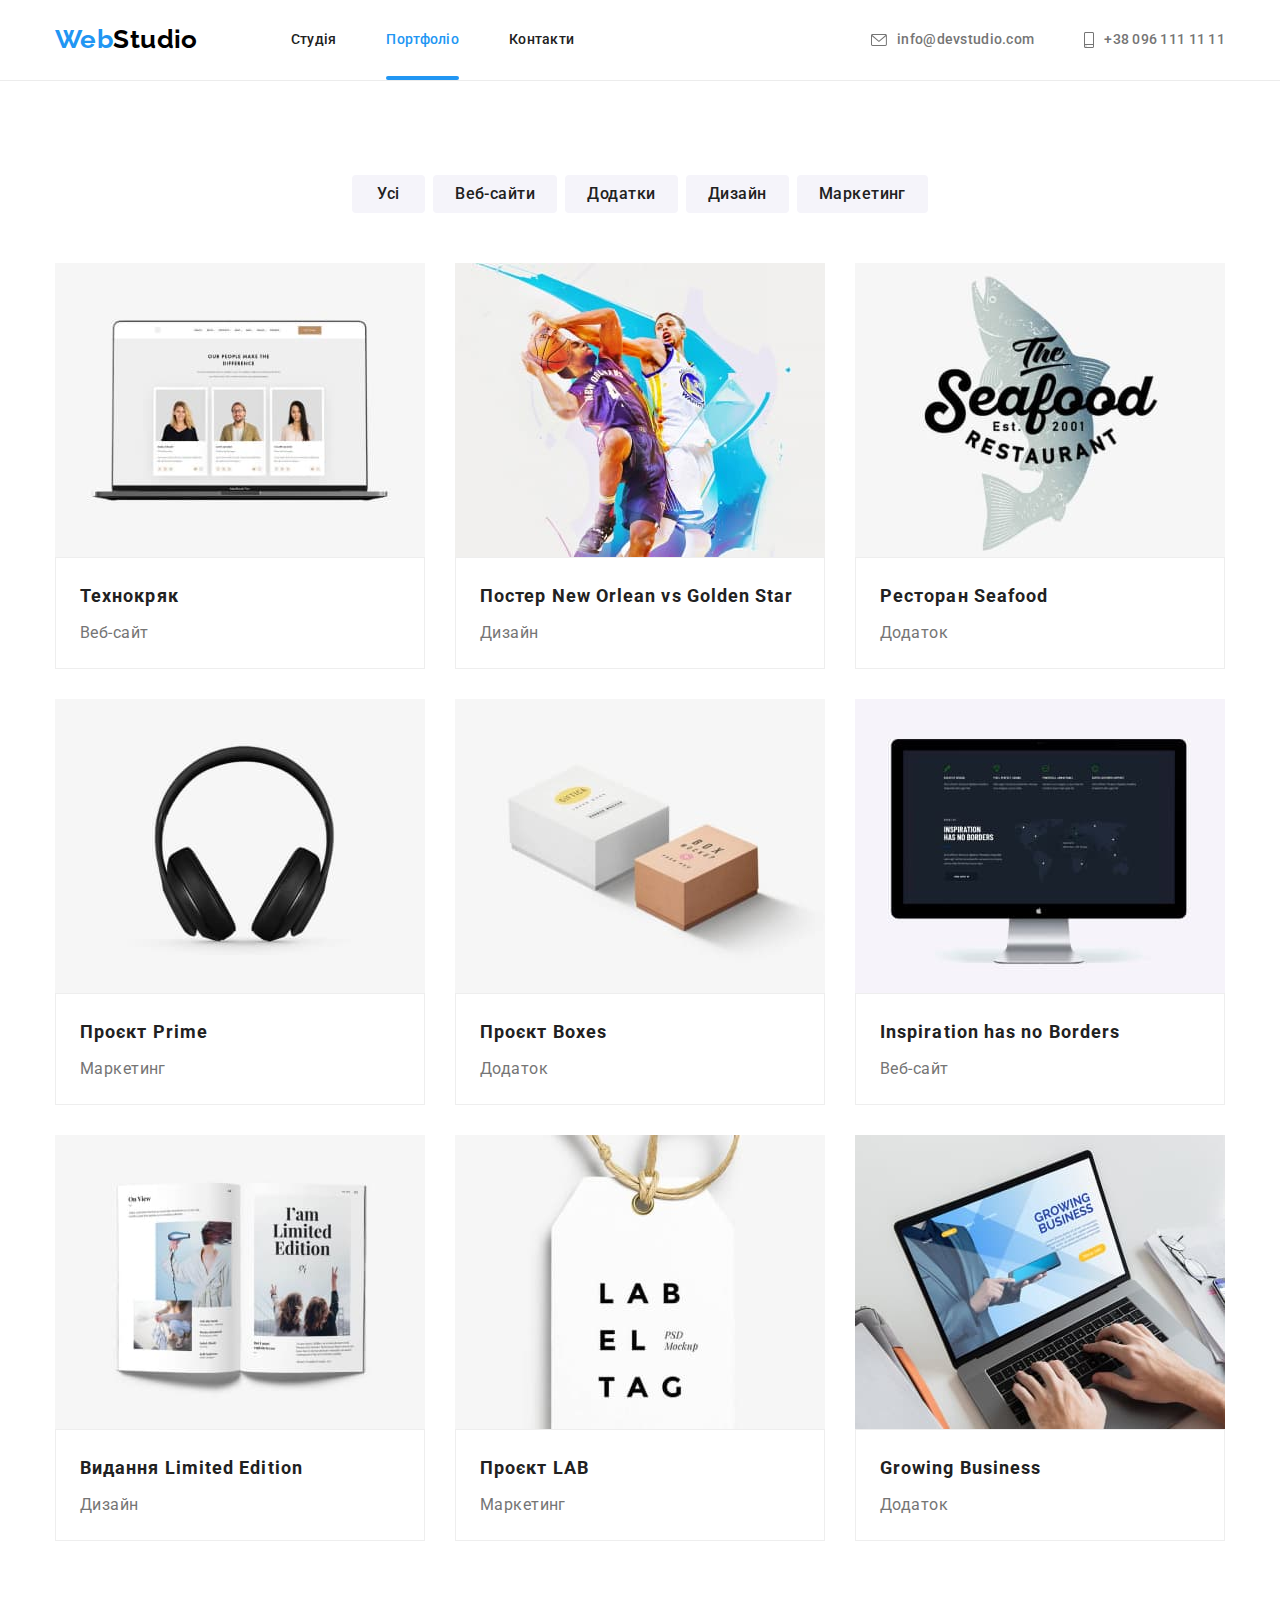
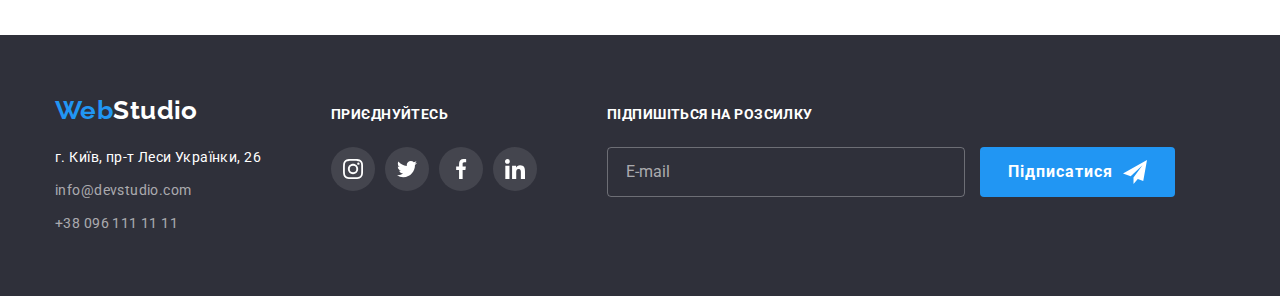
==== portfolio.html @ a71b7dd3 "Homework6" ====
<!DOCTYPE html>
<html lang="uk">
  <head>
    <meta charset="UTF-8" />
    <meta http-equiv="X-UA-Compatible" content="IE=edge" />
    <meta name="viewport" content="width=device-width, initial-scale=1.0" />
    <title>Document</title>
    <link
      href="https://fonts.googleapis.com/css2?family=Raleway:wght@700&family=Roboto:wght@400;500;700;900&display=swap"
      rel="stylesheet"
    />
    <link
      rel="stylesheet"
      href="https://cdnjs.cloudflare.com/ajax/libs/modern-normalize/1.1.0/modern-normalize.min.css
"
    />
    <link rel="stylesheet" href="./css/styles.css" />
  </head>
  <body>
    <!-- Верхня лінія -->
    <header class="page-header">
      <!-- Меню nav -->
      <div class="container main-block">
        <nav class="main-nav">
          <a href="./index.html" class="logo"
            ><span class="logo-web">Web</span>Studio</a
          >
          <ul class="site-nav list">
            <li class="item"><a href="./index.html" class="link">Студія</a></li>
            <li class="item">
              <a href="./portfolio.html" class="link current">Портфоліо</a>
            </li>
            <li class="item"><a href="#" class="link">Контакти</a></li>
          </ul>
        </nav>
        <ul class="contact-list list">
          <li class="item">
            <a href="mailto:info@devstudio.com" class="contact"
              ><svg class="item-mail" width="16" height="12">
                <use href="./images/icons.svg#icon-envelope"></use>
              </svg>
              info@devstudio.com</a
            >
          </li>
          <li class="item">
            <a href="tel:380961111111" class="contact"
              ><svg class="item-tel" width="10" height="16">
                <use href="./images/icons.svg#icon-smartphone"></use></svg
              >+38 096 111 11 11</a
            >
          </li>
        </ul>
      </div>
    </header>
    <main>
      <section class="section">
        <div class="container portfolio">
          <h1 class="visually-hidden">Services</h1>
          <ul class="list portfolio">
            <li class="item">
              <button type="button" class="button-secondary different">
                Усі
              </button>
            </li>
            <li class="item">
              <button type="button" class="button-secondary">Веб-сайти</button>
            </li>
            <li class="item">
              <button type="button" class="button-secondary">Додатки</button>
            </li>
            <li class="item">
              <button type="button" class="button-secondary">Дизайн</button>
            </li>
            <li class="item">
              <button type="button" class="button-secondary">Маркетинг</button>
            </li>
          </ul>
          <ul class="list model">
            <li class="item">
              <a href="" class="product-link">
                <div class="card-product">
                  <img
                    class="view"
                    src="./images/img2-1.jpg"
                    alt="Веб-сайт з трема людьми на екрані"
                    width="370"
                  />
                  <p class="card-product-text">
                    Ресурс пропонує комплексні пропозиції з різним рівнем
                    функціоналу та сервісів. Все це дозволить відвідувачу
                    отримати вичерпні відомості про компанію чи приватну особу.
                  </p>
                </div>
                <div class="border">
                  <h2 class="product">Технокряк</h2>
                  <p class="product-type">Веб-сайт</p>
                </div>
              </a>
            </li>

            <li class="item">
              <a href="" class="product-link">
                <div class="card-product">
                  <img
                    class="view"
                    src="./images/img2-2.jpg"
                    alt="Постер з двома баскетболістами"
                    width="370"
                  />
                  <p class="card-product-text">
                    Ресурс пропонує комплексні пропозиції з різним рівнем
                    функціоналу та сервісів. Все це дозволить відвідувачу
                    отримати вичерпні відомості про компанію чи приватну особу.
                  </p>
                </div>

                <div class="border">
                  <h2 class="product">Постер New Orlean vs Golden Star</h2>
                  <p class="product-type">Дизайн</p>
                </div>
              </a>
            </li>
            <li class="item">
              <a href="" class="product-link">
                <div class="card-product">
                  <img
                    class="view"
                    src="./images/img2-3.jpg"
                    alt="Постер додатку з рибой для рибного ресторану"
                    width="370"
                  />
                  <p class="card-product-text">
                    Ресурс пропонує комплексні пропозиції з різним рівнем
                    функціоналу та сервісів. Все це дозволить відвідувачу
                    отримати вичерпні відомості про компанію чи приватну особу.
                  </p>
                </div>
                <div class="border">
                  <h2 class="product">Ресторан Seafood</h2>
                  <p class="product-type">Додаток</p>
                </div>
              </a>
            </li>
            <li class="item">
              <a href="" class="product-link">
                <div class="card-product">
                  <img
                    class="view"
                    src="./images/img2-4.jpg"
                    alt="Чорні навушники"
                    width="370"
                  />
                  <p class="card-product-text">
                    Ресурс пропонує комплексні пропозиції з різним рівнем
                    функціоналу та сервісів. Все це дозволить відвідувачу
                    отримати вичерпні відомості про компанію чи приватну особу.
                  </p>
                </div>
                <div class="border">
                  <h2 class="product">Проєкт Prime</h2>
                  <p class="product-type">Маркетинг</p>
                </div>
              </a>
            </li>
            <li class="item">
              <a href="" class="product-link">
                <div class="card-product">
                  <img
                    class="view"
                    src="./images/img2-5.jpg"
                    alt="Дві коробочки"
                    width="370"
                  />
                  <p class="card-product-text">
                    Ресурс пропонує комплексні пропозиції з різним рівнем
                    функціоналу та сервісів. Все це дозволить відвідувачу
                    отримати вичерпні відомості про компанію чи приватну особу.
                  </p>
                </div>
                <div class="border">
                  <h2 class="product">Проєкт Boxes</h2>
                  <p class="product-type">Додаток</p>
                </div>
              </a>
            </li>
            <li class="item">
              <a href="" class="product-link">
                <div class="card-product">
                  <img
                    class="view"
                    src="./images/img2-6.jpg"
                    alt="Веб-сайт з картою світу"
                    width="370"
                  />
                  <p class="card-product-text">
                    Ресурс пропонує комплексні пропозиції з різним рівнем
                    функціоналу та сервісів. Все це дозволить відвідувачу
                    отримати вичерпні відомості про компанію чи приватну особу.
                  </p>
                </div>
                <div class="border">
                  <h2 class="product">Inspiration has no Borders</h2>
                  <p class="product-type">Веб-сайт</p>
                </div>
              </a>
            </li>
            <li class="item">
              <a href="" class="product-link">
                <div class="card-product">
                  <img
                    class="view"
                    src="./images/img2-7.jpg"
                    alt="Журнал з фотокартками жінок"
                    width="370"
                  />
                  <p class="card-product-text">
                    Ресурс пропонує комплексні пропозиції з різним рівнем
                    функціоналу та сервісів. Все це дозволить відвідувачу
                    отримати вичерпні відомості про компанію чи приватну особу.
                  </p>
                </div>
                <div class="border">
                  <h2 class="product">Видання Limited Edition</h2>
                  <p class="product-type">Дизайн</p>
                </div>
              </a>
            </li>
            <li class="item">
              <a href="" class="product-link">
                <div class="card-product">
                  <img
                    class="view"
                    src="./images/img2-8.jpg"
                    alt="Бірка для магазину"
                    width="370"
                  />
                  <p class="card-product-text">
                    Ресурс пропонує комплексні пропозиції з різним рівнем
                    функціоналу та сервісів. Все це дозволить відвідувачу
                    отримати вичерпні відомості про компанію чи приватну особу.
                  </p>
                </div>

                <div class="border">
                  <h2 class="product">Проєкт LAB</h2>
                  <p class="product-type">Маркетинг</p>
                </div>
              </a>
            </li>
            <li class="item">
              <a href="" class="product-link">
                <div class="card-product">
                  <img
                    class="view"
                    src="./images/img2-9.jpg"
                    alt="Чоловічі руки натискають на клавіші ноутбуку"
                    width="370"
                  />
                  <p class="card-product-text">
                    Ресурс пропонує комплексні пропозиції з різним рівнем
                    функціоналу та сервісів. Все це дозволить відвідувачу
                    отримати вичерпні відомості про компанію чи приватну особу.
                  </p>
                </div>
                <div class="border">
                  <h2 class="product">Growing Business</h2>
                  <p class="product-type">Додаток</p>
                </div>
              </a>
            </li>
          </ul>
        </div>
      </section>
    </main>
    <!-- Підвал -->
    <footer class="bottom">
      <div class="container">
        <div>
          <a href="./index.html" class="logo-bottom"
            ><span class="logo-web">Web</span>Studio</a
          >
          <address class="footer-address">
            <ul class="list">
              <li>
                <a
                  href="https://goo.gl/maps/CPtrU1FHBa2aNyZL9"
                  target="_blank"
                  rel="noopener noreferrer nofollow"
                  class="location"
                  >г. Київ, пр-т Леси Українки, 26</a
                >
              </li>
              <li>
                <a href="mailto:info@devstudio.com" class="communication"
                  >info@devstudio.com</a
                >
              </li>
              <li>
                <a href="tel:380961111111" class="communication"
                  >+38 096 111 11 11</a
                >
              </li>
            </ul>
          </address>
        </div>
        <div class="social-footer">
          <h2 class="social-footer-name">Приєднуйтесь</h2>
          <ul class="social-footer-list list">
            <li class="social">
              <a class="social-footer-link" href="#"
                ><svg class="social-footer-icon" width="20" height="20">
                  <use href="./images/icons.svg#icon-instagram"></use>
                </svg>
              </a>
            </li>
            <li class="social">
              <a class="social-footer-link" href="#"
                ><svg class="social-footer-icon" width="20" height="20">
                  <use href="./images/icons.svg#icon-twitter"></use>
                </svg>
              </a>
            </li>
            <li class="social">
              <a class="social-footer-link" href="#"
                ><svg class="social-footer-icon" width="20" height="20">
                  <use href="./images/icons.svg#icon-facebook"></use>
                </svg>
              </a>
            </li>
            <li class="social">
              <a class="social-footer-link" href="#"
                ><svg class="social-footer-icon" width="20" height="20">
                  <use href="./images/icons.svg#icon-linkedin"></use>
                </svg>
              </a>
            </li>
          </ul>
        </div>
        <div class="connect">
          <h2 class="connect-title">Підпишіться на розсилку</h2>
          <span class="connect-form">
            <input
              type="email"
              class="footer-input"
              name="user-email"
              placeholder="E-mail"
              required
            />
            <button class="connect-button">Підписатися</button>
            <svg class="icon-button" width="24" height="24">
              <use href="./images/icons.svg#icon-icon-send"></use>
            </svg>
          </span>
        </div>
      </div>
    </footer>
  </body>
</html>
---- css/styles.css ----
:root {
    --primary-text-color: #212121;
    --title-text-color: #757575;
    --accent-color: #2196f3;
    --contrast-color: #ffffff;
    --grey-bg-color: #2F303A;

}

body {
    color: var(--title-text-color);
    font-family: Roboto, sans-serif;
    font-size: 14px;
    line-height: 1.71;
    letter-spacing: 0.03em;
}

.section {
    padding-top: 94px;
    padding-bottom: 94px;
}

.page-header {
    border-bottom-width: 1px;
    border-bottom-color: #ececec;
    border-bottom-style: solid;
    max-width: 1600px;
    background-position: center;
    margin: auto;
}

 .container {
     width: 1200px;
     padding-right: 15px;
     padding-left: 15px;
     margin-left: auto;
     margin-right: auto;
     align-items: center;
 }

.main-block {
    display: flex;
    align-items: center;
}

.logo {
    color: #000000;
    text-decoration: none;
    font-family: Raleway, cursive;
    font-weight: 700;
    font-size: 26px;
    line-height: 1.2;
 }

.logo-web {
    color: var(--accent-color);
    text-decoration: none;
    font-family: Raleway, cursive;
    font-weight: 700;
    font-size: 26px;
    line-height: 1.2;
}

 .list {
    list-style: none;
    margin-top: 0;
    margin-bottom: 0;
    padding-left: 0;
 }

 /*  Site nav */

.site-nav {
    padding-left: 0;
}

.site-nav.list {
    margin-left: 93px;
}

.site-nav .link {
    color: var(--primary-text-color);
    text-decoration: none;
    font-weight: 500;
    line-height: 1.14;
    letter-spacing: 0.02em;
    padding: 32px 0;
    display: block;

    transition-property: color;
    transition-duration: 250ms;
    transition-timing-function: cubic-bezier(0.4, 0, 0.2, 1);
 }

.site-nav {
    display: flex;    
 }

.site-nav .item {
    margin-right: 50px;
    display: flex;

 }

.site-nav .item:last-child {
    margin-right: 0;
 }

.current {
    position: relative;
}

.current::after {
    content: '';
    position: absolute;
    bottom: 0;

    height: 4px;
    width: 100%;
    background-color: var(--accent-color);
    border-radius: 2px;
} 

 .site-nav .link:hover, 
 .site-nav .link:focus {
     color: var(--accent-color);
 }

 .site-nav .link.current {
     color: var(--accent-color);
     display: flex;
 }

.main-nav {
    display: flex;
    align-items: center;
}

.contact-list {
    display: flex;
    margin-left: auto;
    gap: 50px;
}

.contact {
    color: var(--title-text-color);
    text-decoration: none;
    font-weight: 500;
    font-size: 14px;
    line-height: 1.14;
    letter-spacing: 0.02em;
    padding-top: 32px;
    padding-bottom: 32px;
    display: flex;

    transition-property: color;
    transition-duration: 250ms;
    transition-timing-function: cubic-bezier(0.4, 0, 0.2, 1);
}


.item-mail,
.item-tel {
    fill: currentColor;
    margin-right: 10px;
    align-self: center;
}

.contact.list .item + .item {
    margin-left: 50px;
}

.contact:hover,
.contact:focus {
    color: var(--accent-color);
}

/* Hero */

.hero {
    max-width: 1600px;
    background-color: #C4C4C4;
    text-align: center;
    padding: 200px 0;
    background-image: linear-gradient(to top left, rgba(47, 48, 58, 0.4), rgba(47, 48, 58, 0.4)), url(../images/img-fon.jpg);
    background-repeat: no-repeat;
    background-position: center;
    margin: auto;
}

 .hero-title {
    margin-top: 0;
    margin-bottom: 30px;
    color: var(--contrast-color);
    font-weight: 900;
    font-size: 44px;
    line-height: 1.36;
    letter-spacing: 0.06em;
    text-transform: uppercase;
}

 /* Section */

 .section-title {
    color: var(--primary-text-color);
    font-weight: 700;
    font-size: 36px;
    line-height: 1.16;
    text-align: center;
    letter-spacing: 0.03em;
    list-style: none;
    margin-top: 0;
    margin-bottom: 50px;
 }

 /* Features */

 .feature-list.list{
    display: flex;
 }

 .feature-list.list .item + .item {
     margin-left: 30px;
 }

 .feature-list .title {
    color: var(--primary-text-color);
    font-weight: 700;
    font-size: 14px;
    line-height: 1.14;
    letter-spacing: 0.03em;
    text-transform: uppercase;
    margin-top: 0;
    margin-bottom: 0;
}

.title {
    margin-bottom: 10px;
}

 .feature-list {
    list-style: none;
 }

.description {
    font-size: 14px;
    line-height: 1.71;
    margin-top: 10px;
    margin-bottom: 0;
    max-width: 270px;
}

.unique {
    padding-bottom: 0;
}

.item-features {
    min-width: 270px;
    height: 120px;
    background-color: #F5F4FA;
    border-radius: 4px;
    margin-bottom: 30px;
    display: flex;
    align-content: center;
    justify-content: center;
    align-items: center;
}

.item-features:hover,
.item-features:focus {
    cursor: pointer;
}

.item-features-icon {
    fill: currentColor;
}

/* ---------------------What we do--------------------- */

.list.work {
    display: flex;
    gap: 30px;
}

.list.work .item +.item {
    margin-left: 30px;
}

/* ---------------------Team ---------------------*/

.name {
    color: var(--primary-text-color);
    font-weight: 500;
    font-size: 16px;
    line-height: 1.17;
    margin-bottom: 10px;
    margin-top: 0;
    text-align: center;
}

.position {
    font-size: 16px;
    line-height: 1.17;
    margin-top: 0;
    margin-bottom: 16px;
    text-align: center;
}   

.workers {
    margin-top: 0;
    margin-bottom: 50px;
}

.team-unit {
    padding: 30px 0;
}

.team {
    background-color: #F5F4FA;
}

.team .item {
    border-radius: 0px 0px 4px 4px;
    background-color: var(--contrast-color);
    box-shadow: 0px 1px 3px rgba(0, 0, 0, 0.12), 0px 1px 1px rgba(0, 0, 0, 0.14), 0px 2px 1px rgba(0, 0, 0, 0.2);
}

.view {
    display: block;
}

.list.team {
    display: flex;
}

.list.team .item + .item {
    margin-left: 30px;
}

.position-icon {
    fill: #AFB1B8;
}

.social-list {
    display: flex;
    gap: 10px;
    justify-content: center;
    list-style: none;
}

.social-link {
    display: inline-flex   ;
    width: 44px;
    height: 44px;
    border-radius: 50%;
    align-items: center;
    justify-content: center;
    background-color: var(--contrast-color);
    color: #AFB1B8;

    transition-property: background-color, color;
    transition-duration: 250ms;
    transition-timing-function: cubic-bezier(0.4, 0, 0.2, 1);
}

.social-link:hover,
.social-link:focus {
    background-color: var(--accent-color);
    color: var(--contrast-color);
}

.social-icon {
    fill: currentColor;
}

/* ---------------------Button ---------------------*/

.button {
    display: inline-block;
    color: var(--primary-text-color);
    background-color: var(--contrast-color);
    font-family: Roboto, sans-serif;
    text-align: center;
    cursor: pointer;
    border-style: none;
    box-sizing: border-box;
}

.button-primary {
    border-radius: 4px;
    color: var(--contrast-color);
    background-color: var(--accent-color);
    min-width: 216px;
    font-weight: 700;
    font-size: 16px;
    line-height: 1.88;
    letter-spacing: 0.06em;
    border: transparent;
    padding: 10px 32px;

    transition-property: background-color;
    transition-duration: 250ms;
    transition-timing-function: cubic-bezier(0.4, 0, 0.2, 1);
}

.button-primary:hover,
.button-primary:focus {
    color: var(--contrast-color);
    background: #188CE8;
    cursor: pointer;
} 

.button-secondary {
    color: var(--primary-text-color);
    background-color: var(--contrast-color);
    min-width: 73px;
    font-weight: 500;
    font-size: 16px;
    line-height: 1.62;  
    border-radius: 4px;
    padding: 6px 22px;
    border: transparent;
    letter-spacing: 0.03em;
    background: #F5F4FA;
    cursor: pointer;

    transition-property: color, background-color, box-shadow;
    transition-duration: 250ms;
    transition-timing-function: cubic-bezier(0.4, 0, 0.2, 1);
}   

.button-secondary.different {
    padding: 6px 25px;
}

.button-secondary:hover,
.button-secondary:focus {
    color: var(--contrast-color);
    background-color: var(--accent-color);
    box-shadow: 0px 2px 2px 0px rgba(0, 0, 0, 0.12),
    0px 1px 2px 0px rgba(0, 0, 0, 0.08),
    0px 3px 1px 0px rgba(0, 0, 0, 0.1);
}

/* ---------------------Постійні клієнти ---------------------*/

.section-title.clients {
    margin-bottom: 50px;
}

.client-list {
    display: flex;
    gap: 30px;
}

.client-link {
    display: inline-flex;
    width: 170px;
    height: 92px;
    border-radius: 4px;
    border: 1px solid #AFB1B8;
    align-items: center;
    justify-content: center;
    background-color: transparent;
    color: #AFB1B8;

    transition-property: color, border;
    transition-duration: 250ms;
    transition-timing-function: cubic-bezier(0.4, 0, 0.2, 1);
}

.client-icon {
    fill: currentColor;
}

.client-link:hover,
.client-link:focus {
    color: var(--accent-color);
    border: 1px solid var(--accent-color);
}

/*--------------------- Підвал--------------------- */

.bottom {
    padding: 60px 0;
    background-color: var(--grey-bg-color);
    background-position: center;
    margin: auto;
}

.logo-bottom {
    color: var(--contrast-color);
    display: inline-block;
    text-decoration: none;
    font-family: Raleway, cursive;
    font-weight: 700;
    font-size: 26px;
    line-height: 1.19;
    margin-bottom: 20px;
}

.location {
    color: var(--contrast-color);
    font-size: 14px;
    line-height: 1.71;
    text-decoration: none;
    font-style: normal;
    margin-top: 20px;
    margin-bottom: 9px;
}  

.footer-address {
    font-style: normal;
    display: flex;
}

.footer-address li:not(:last-child) {
    margin-bottom: 9px;
}

.communication {
    color: rgba(255, 255, 255, 0.6);
    text-decoration: none;
    font-size: 14px;
    line-height: 1.71;
    letter-spacing: 0.03em;

    transition-property: color;
    transition-duration: 250ms;
    transition-timing-function: cubic-bezier(0.4, 0, 0.2, 1);
}

.communication:hover,
.communication:focus {
    color: var(--accent-color);
}

.bottom .container {
    display: flex;
    gap: 70px;
    align-items: baseline;
}

.social-footer-list {
    display: flex;
    gap: 10px;
}

.social-footer-name {
    text-transform: uppercase;
    color: var(--contrast-color);
    margin-bottom: 20px;
    margin-top: 0;
    font-size: 14px;
}

.social-footer-link {
    display: inline-flex;
    width: 44px;
    height: 44px;
    border-radius: 50%;
    align-items: center;
    justify-content: center;
    background-color: rgba(255, 255, 255, 0.1);
    color: #AFB1B8;
    padding: 0;

    transition-property: background-color, color;
    transition-duration: 250ms;
    transition-timing-function: cubic-bezier(0.4, 0, 0.2, 1);
}

.social-footer-link:hover,
.social-footer-link:focus {
    background-color: var(--accent-color);
    color: var(--contrast-color);
}

.social-footer-icon {
    fill: var(--contrast-color);
}

/* ---------------------Second page - Main ---------------------*/

.list.portfolio {
    display: flex;
    justify-content: center;
    margin-bottom: 50px;
}

.list.portfolio .item:not(:first-child) {
    margin-left: 8px;
}

.type-button {
    margin-bottom: 34px;
    margin-top: 0;
}

.portfolio > .border {
    border: 1px solid #EEEEEE;
    width: 370px;
}

.list.model {
    display: flex;
    flex-wrap: wrap;
    }

.list.model .item {
    margin-right: 30px;
    margin-bottom: 30px;
    display: block;
    line-height: 0;
    }

.product-link:hover,
.product-link:focus {
    box-shadow: 1px 4px 6px 0px rgba(0, 0, 0, 0.16),
    0px 4px 4px 0px rgba(0, 0, 0, 0.06),
    0px 1px 1px 0px rgba(0, 0, 0, 0.12);
}

.list.model .item:nth-child(3n) {
    margin-right: 0px;
} 

 .list.model .item:nth-last-child(-n + 3) {
    margin-bottom: 0;
 }

/* ---------------------Позиціонування та перехід блоку Чим ми займаємося */

.thumb {
    position: relative;
    overflow: hidden;
}

.thumb-text {
    position: absolute;
    width: 100%;
    height: 70px;
    bottom: 0;
    margin: 0;
    background-color: rgba(47, 48, 58, 0.8);
    color: var(--contrast-color);
    text-transform: uppercase;
    line-height: 1.14;
    padding-top: 27px;
    padding-bottom: 27px;
    text-align: center;
    font-weight: 700;
    transition-property: transform;
}

.list.model .border {
    border: 1px solid #EEEEEE;
}

.product {
    color: #212121;
    font-weight: 700;
    font-size: 18px;
    line-height: 2;
    letter-spacing: 0.06em;
    margin-top: 20px;
    padding-left: 24px;
    margin-bottom: 0;
}

.product-link {
    text-decoration: none;
    color: inherit;
    display: block;
    transition: box-shadow 250ms;
}

.product-type {
    font-size: 16px;
    line-height: 1.87;
    margin-top: 4px;
    padding-left: 24px;
    padding-bottom: 20px;
    margin-bottom: 0;
}

.visually-hidden {
    position: absolute;
    width: 1px;
    height: 1px;
    margin: -1px;
    border: 0;
    padding: 0;

    white-space: nowrap;
    clip-path: inset(100%);
    clip: rect(0 0 0 0);
    overflow: hidden;
}

/* ---------------------Позиціонування та перехід блоку Портфоліо*/

.card-product {
    position: relative;
    overflow: hidden;
}

.card-product-text {
    position: absolute;
    width: 100%;
    height: 100%;
    bottom: 0;
    margin: 0; 
    right: 0;
    background-color: rgba(33, 150, 243, 0.9);
    color: var(--contrast-color);
    font-size: 18px;
    line-height: 1.6;
    align-items: center;
    padding: 0 24px;
    display: flex;

    transition: transform 250ms cubic-bezier(0.4, 0, 0.2, 1);
    transform: translateY(101%);
} 

.list.model .product-link:hover .card-product-text,
.list.model .product-link:focus .card-product-text {
    opacity: 1;
    transform: translateY(0);
}

/* ---------------------Перехід тіні у секції Команда ---------------------*/

.list.work .item:hover {
    opacity: 1;
    transform: translateY(0);
    transition: box-shadow 250ms cubic-bezier(0.4, 0, 0.2, 1);
    transition-property: ;
} 

/*--------------------- Modal--------------------- */

.backdrop {
    position: fixed;
    background-color: rgba(0, 0, 0, 0.2);
    top: 0;
    left: 0;
    visibility: visible;

    width: 100%;
    height: 100%;

    opacity: 1;
    transform: translateY(0);
    transition: transform 250ms cubic-bezier(0.4, 0, 0.2, 1);
}

.backdrop.is-hidden {
    opacity: 0;
    pointer-events: none;
    visibility: hidden;
        
    transition-property: transform;
    transform: translate(100%, 100%);
    transform: translateY(100%);
}

.modal {
    position: absolute;
    top: 50%;
    left: 50%;
    transform: translate(-50%, -50%);

    min-width: 528px;
    min-height: 581px;

    background-color: var(--contrast-color);
    box-shadow: 0px 1px 3px rgba(0, 0, 0, 0.12), 0px 1px 1px rgba(0, 0, 0, 0.14), 0px 2px 1px rgba(0, 0, 0, 0.2);
    border-radius: 4px;

    padding: 40px;
}

.modal-close {
    position: absolute;
    display: flex;
    top: 8px;
    right: 8px;
        
    width: 30px;
    height: 30px;
    border-radius: 50%;
    border: 1px solid rgba(0, 0, 0, 0.1);
        
    background-color: var(--contrast-color);
    cursor: pointer;
}

.modal-close:hover,
.modal-close:focus {
    fill: var(--accent-color);
}

.close-button {    
    position: absolute;
    top: 50%;
    left: 50%;
    transform: translate(-50%, -50%);

    height: 18px;
    min-width: 18px;
}

.modal-form {
    margin-bottom: 30px;
}

.modal-title {
    font-weight: 700;
    color: rgba(33, 33, 33, 1);
    font-size: 20px;
    line-height: 1.15;
    margin: 0 0 12px;
    text-align: center;
} 

.modal-input {
    width:100%;
    height: 40px;
    border: 1px solid rgba(33, 33, 33, 0.2);
    border-radius: 4px;
    font-size: 16px;
}

.modal-input:hover,
 .modal-input:focus {
    border: 1px solid var(--accent-color);
}

.modal-item:not(last-child) {
    margin-bottom: 10px;
}

.modal-item {
    position: relative;
}

.modal-comment {
    width: 100%;
    height: 138px;
    font-weight: 400;
    font-size: 12px;
    line-height: 1.17;
    letter-spacing: 0.01em;
    color: rgba(117, 117, 117, 0.5);
    outline: transparent;
    padding: 16px;
    border: 1px solid rgba(33, 33, 33, 0.2);
    border-radius: 4px;
}   

.icon-modal {
    position: absolute;
    left: 12px;
    bottom: 11px;
    color: var(--primary-text-color);
}

.modal-input:hover,
.modal-input:focus {
    border: 1px solid var(--accent-color);
    cursor: pointer;
}

.modal-comment:hover,
.modal-comment:focus {
    border: 1px solid var(--accent-color);
    cursor: pointer;
}

.modal-input:hover + .icon-modal,
.modal-input:focus + .icon-modal {
    fill: var(--accent-color);
    cursor: pointer;
}

.privacy-rules {
    color: var(--accent-color);
    line-height: 1.71px;
    margin-left: 4px    ;
}

input-check {
    left: 23px;
}

.privacy-text {
    display: flex;
    justify-content: center;
    align-items: center;
    line-height: 1.71px;
}

.privacy-text::before {
    content: '';
    width: 15px;
    height: 16px;
    border-radius: 4px;
    border: 1px solid #000000;
    margin-right: 7px;
}

.input-check:checked + .privacy-text::before {
    background-color: var(--accent-color);
    fill: var(--contrast-color);
    border: none;
    background-image: url(../images/icon-check.svg);
    cursor: pointer;
}


.modal-button {
    min-width: 200px;
    height: 50px;
    background-color: var(--accent-color);
    color: var(--contrast-color);
    box-shadow: 0px 4px 4px rgba(0, 0, 0, 0.15);
    font-weight: 700;
    font-size: 16px;
    line-height: 1.88;
    border-style: none;
    border-radius: 4px;
    letter-spacing: 0.06em;

    transition-property: background-color;
    transition-duration: 250ms;
    transition-timing-function: cubic-bezier(0.4, 0, 0.2, 1);

    display: block;
    margin: auto;
}   

.modal-button:hover,
.modal-button:focus {
    cursor: pointer;
    background-color: #188CE8;;
    box-shadow: 0px 4px 4px rgba(0, 0, 0, 0.15);
}

/*-------------Footer connect us ---------- */

.connect-title {
    text-transform: uppercase;
    color: var(--contrast-color);
    margin-top: 0;
    font-size: 14px;
    margin-bottom: 20px;
}

.footer-input {
    min-width: 358px;
    height: 50px;
    border: 1px solid rgba(255, 255, 255, 0.3);    
    border-radius: 4px;
    background-color: inherit;
}

.footer-input:hover,
 .footer-input:focus {
    cursor: pointer;
    border: 1px solid var(--accent-color);
}

.footer-input::placeholder {
    width: 47px;
    height: 20px;
    color: rgba(255, 255, 255, 0.6);
    font-size: 16px;
    line-height: 1.25;
    padding-left: 16px;
}

.connect-button {
    padding: 10px 62px 10px 28px;

    margin-left: 12px;

    color: var(--contrast-color);
    background-color: var(--accent-color);
    border-style: none;
    cursor: pointer;

    font-weight: 700;
    font-size: 16px;
    line-height: 1.88;
    letter-spacing: 0.06em;
    border-radius: 4px;

    transition-property: background-color;
    transition-duration: 250ms;
    transition-timing-function:cubic-bezier(0.4, 0, 0.2, 1);
}


.connect.button:hover,
.connect.button:focus {
    color: var(--contrast-color);
    background: #188CE8;
    cursor: pointer;
}
 
.icon-button {
    position: absolute;
    right: 28px;
    bottom: 13px;
}

.connect-form {
    display: inline-block;
    position: relative;
}
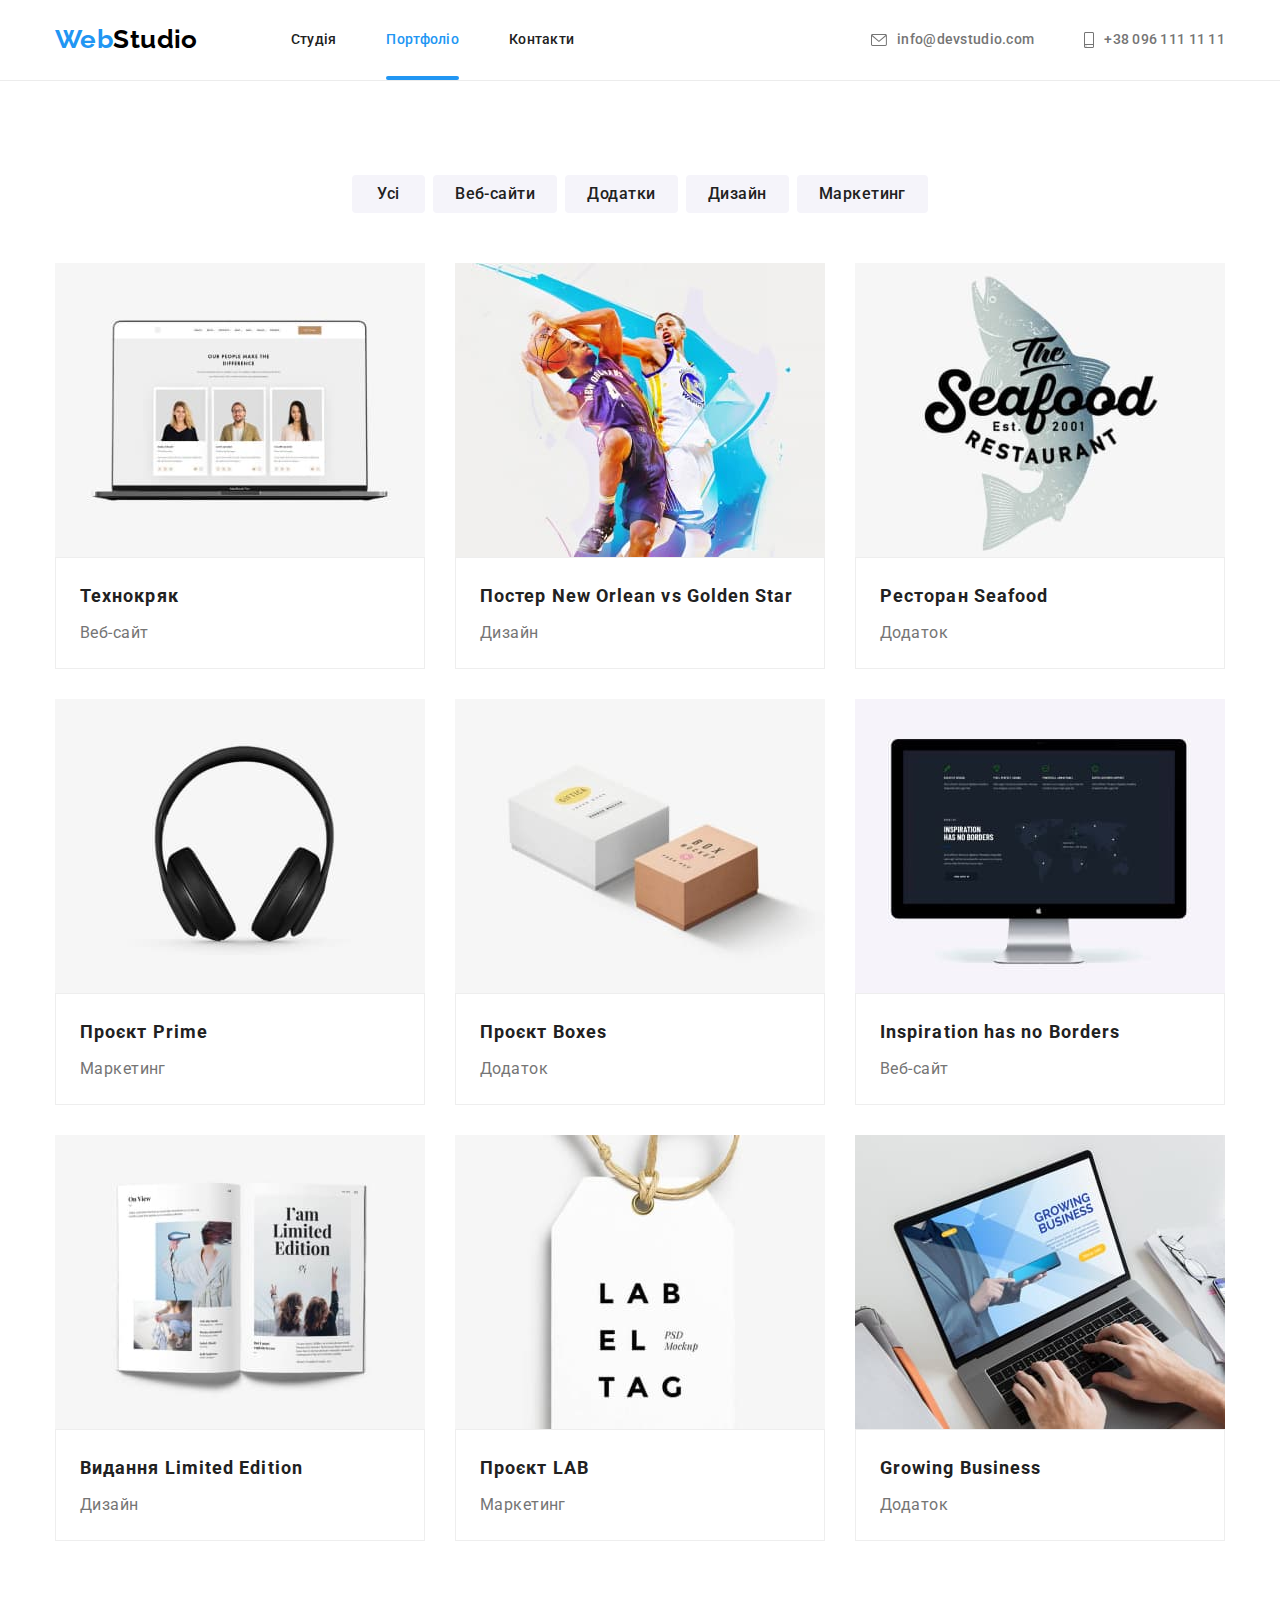
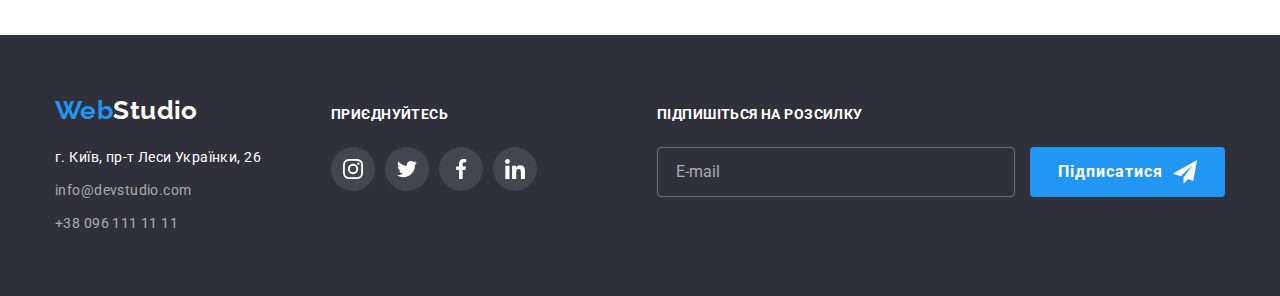
==== commit 6ba94ed6: "Added bugs" ====
--- a/portfolio.html
+++ b/portfolio.html
@@ -346,10 +346,12 @@
               placeholder="E-mail"
               required
             />
-            <button class="connect-button">Підписатися</button>
-            <svg class="icon-button" width="24" height="24">
-              <use href="./images/icons.svg#icon-icon-send"></use>
-            </svg>
+            <button class="connect-button">
+              Підписатися
+              <svg class="icon-button" width="24" height="24">
+                <use href="./images/icons.svg#icon-icon-send"></use>
+              </svg>
+            </button>
           </span>
         </div>
       </div>
--- a/css/styles.css
+++ b/css/styles.css
@@ -825,20 +825,25 @@
     text-align: center;
 } 
 
+.modal-list {
+    margin-bottom: 20px;
+}
+
 .modal-input {
     width:100%;
     height: 40px;
     border: 1px solid rgba(33, 33, 33, 0.2);
     border-radius: 4px;
     font-size: 16px;
-}
-
-.modal-input:hover,
+    outline: unset;
+    padding-left: 42px;
+}
+
  .modal-input:focus {
     border: 1px solid var(--accent-color);
 }
 
-.modal-item:not(last-child) {
+.modal-item:not(:last-child) {
     margin-bottom: 10px;
 }
 
@@ -849,7 +854,6 @@
 .modal-comment {
     width: 100%;
     height: 138px;
-    font-weight: 400;
     font-size: 12px;
     line-height: 1.17;
     letter-spacing: 0.01em;
@@ -858,31 +862,31 @@
     padding: 16px;
     border: 1px solid rgba(33, 33, 33, 0.2);
     border-radius: 4px;
+    resize: none;
+    display: block;
 }   
+
+.modal-comment::placeholder {
+    font-size: 12px;
+    line-height: 1.17;
+    letter-spacing: 0.01em;
+    color: rgba(117, 117, 117, 0.5);
+}
 
 .icon-modal {
     position: absolute;
     left: 12px;
     bottom: 11px;
-    color: var(--primary-text-color);
-}
-
-.modal-input:hover,
-.modal-input:focus {
+    fill    : var(--primary-text-color);
+}
+
+    .modal-comment:focus {
     border: 1px solid var(--accent-color);
     cursor: pointer;
 }
 
-.modal-comment:hover,
-.modal-comment:focus {
-    border: 1px solid var(--accent-color);
-    cursor: pointer;
-}
-
-.modal-input:hover + .icon-modal,
 .modal-input:focus + .icon-modal {
     fill: var(--accent-color);
-    cursor: pointer;
 }
 
 .privacy-rules {
@@ -895,6 +899,10 @@
     left: 23px;
 }
 
+.privacy {
+margin-bottom: 30px;
+}
+
 .privacy-text {
     display: flex;
     justify-content: center;
@@ -904,19 +912,20 @@
 
 .privacy-text::before {
     content: '';
-    width: 15px;
-    height: 16px;
-    border-radius: 4px;
-    border: 1px solid #000000;
+    width: 16px;
+    height: 15px;
+    border-radius: 2px;
+    border: 2px solid #000000;
     margin-right: 7px;
 }
 
 .input-check:checked + .privacy-text::before {
     background-color: var(--accent-color);
-    fill: var(--contrast-color);
     border: none;
     background-image: url(../images/icon-check.svg);
-    cursor: pointer;
+    background-position: center;
+    background-size: cover;
+    background-repeat: no-repeat;
 }
 
 
@@ -982,8 +991,12 @@
 }
 
 .connect-button {
-    padding: 10px 62px 10px 28px;
-
+    display: inline-flex;
+    align-items: center;
+    justify-content: center;
+    gap: 10px;
+
+    padding: 10px 28px;
     margin-left: 12px;
 
     color: var(--contrast-color);
@@ -1009,14 +1022,13 @@
     background: #188CE8;
     cursor: pointer;
 }
- 
-.icon-button {
-    position: absolute;
-    right: 28px;
-    bottom: 13px;
-}
+
 
 .connect-form {
     display: inline-block;
     position: relative;
 }
+
+.connect {
+    margin-left: auto;
+}